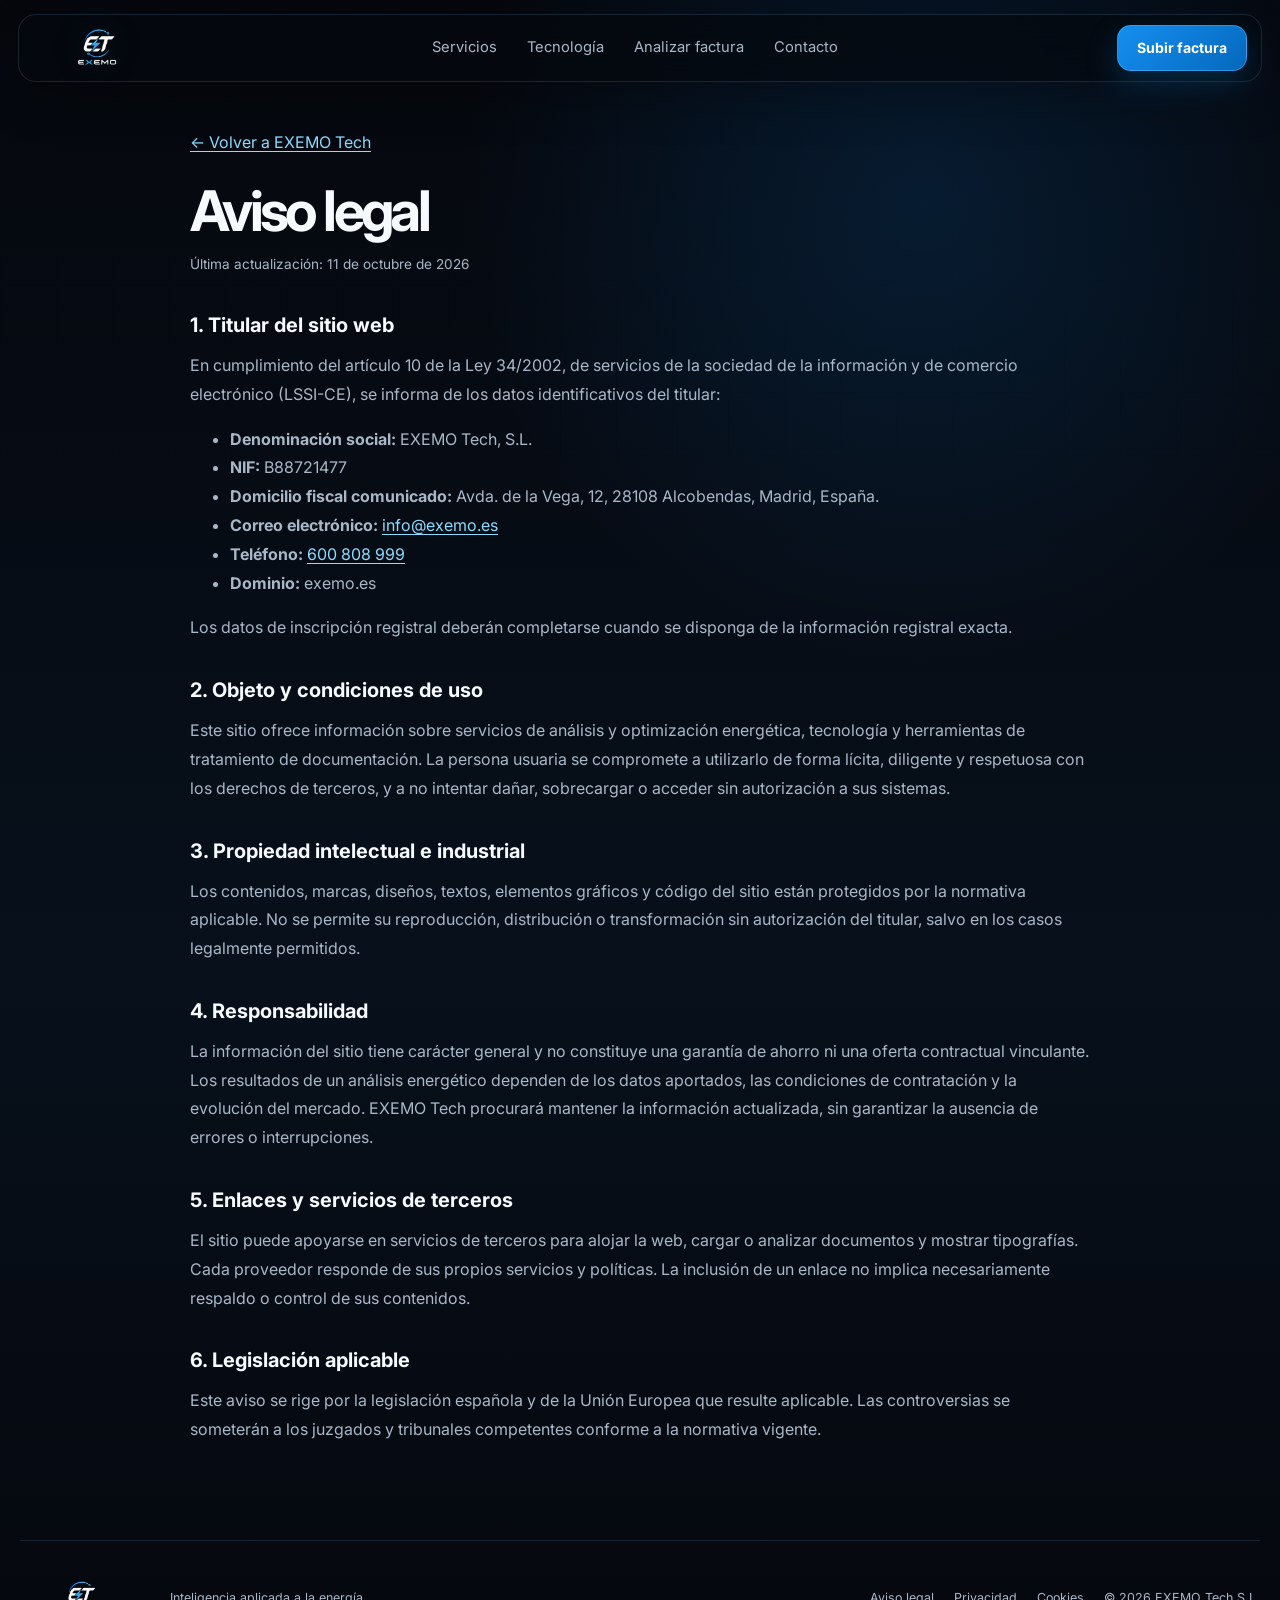
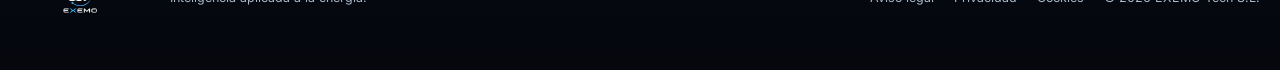
==== aviso-legal.html @ ab426ed6 "Incorporar páginas legales y enlaces de privacidad" ====
<!DOCTYPE html>
<html lang="es"><head><meta charset="UTF-8"><meta name="viewport" content="width=device-width, initial-scale=1.0"><title>Aviso legal | EXEMO Tech</title><meta name="description" content="Aviso legal e información del titular del sitio web EXEMO Tech."><meta name="theme-color" content="#05070d"><link rel="icon" href="assets/favicon.png" type="image/png"><link rel="preconnect" href="https://fonts.googleapis.com"><link rel="preconnect" href="https://fonts.gstatic.com" crossorigin><link href="https://fonts.googleapis.com/css2?family=Inter:wght@400;500;600;700;800&display=swap" rel="stylesheet"><link rel="stylesheet" href="css/style.css?v=9"><link rel="stylesheet" href="legal.css"></head><body><div class="background-grid" aria-hidden="true"></div><header class="site-header"><a class="brand" href="index.html" aria-label="EXEMO Tech, inicio"><img src="assets/logo-dark-transparent.png" alt="EXEMO Tech"></a><nav class="main-nav" aria-label="Navegación principal"><a href="index.html#servicios">Servicios</a><a href="index.html#tecnologia">Tecnología</a><a href="index.html#factura">Analizar factura</a><a href="index.html#contacto">Contacto</a></nav><a class="button button-small header-cta" href="index.html#factura">Subir factura</a></header><main class="legal-main"><a class="legal-back" href="index.html">← Volver a EXEMO Tech</a><h1>Aviso legal</h1><p class="legal-updated">Última actualización: 11 de octubre de 2026</p><h2>1. Titular del sitio web</h2><p>En cumplimiento del artículo 10 de la Ley 34/2002, de servicios de la sociedad de la información y de comercio electrónico (LSSI-CE), se informa de los datos identificativos del titular:</p><ul><li><strong>Denominación social:</strong> EXEMO Tech, S.L.</li><li><strong>NIF:</strong> B88721477</li><li><strong>Domicilio fiscal comunicado:</strong> Avda. de la Vega, 12, 28108 Alcobendas, Madrid, España.</li><li><strong>Correo electrónico:</strong> <a href="mailto:info@exemo.es">info@exemo.es</a></li><li><strong>Teléfono:</strong> <a href="tel:+34600808999">600 808 999</a></li><li><strong>Dominio:</strong> exemo.es</li></ul><p>Los datos de inscripción registral deberán completarse cuando se disponga de la información registral exacta.</p><h2>2. Objeto y condiciones de uso</h2><p>Este sitio ofrece información sobre servicios de análisis y optimización energética, tecnología y herramientas de tratamiento de documentación. La persona usuaria se compromete a utilizarlo de forma lícita, diligente y respetuosa con los derechos de terceros, y a no intentar dañar, sobrecargar o acceder sin autorización a sus sistemas.</p><h2>3. Propiedad intelectual e industrial</h2><p>Los contenidos, marcas, diseños, textos, elementos gráficos y código del sitio están protegidos por la normativa aplicable. No se permite su reproducción, distribución o transformación sin autorización del titular, salvo en los casos legalmente permitidos.</p><h2>4. Responsabilidad</h2><p>La información del sitio tiene carácter general y no constituye una garantía de ahorro ni una oferta contractual vinculante. Los resultados de un análisis energético dependen de los datos aportados, las condiciones de contratación y la evolución del mercado. EXEMO Tech procurará mantener la información actualizada, sin garantizar la ausencia de errores o interrupciones.</p><h2>5. Enlaces y servicios de terceros</h2><p>El sitio puede apoyarse en servicios de terceros para alojar la web, cargar o analizar documentos y mostrar tipografías. Cada proveedor responde de sus propios servicios y políticas. La inclusión de un enlace no implica necesariamente respaldo o control de sus contenidos.</p><h2>6. Legislación aplicable</h2><p>Este aviso se rige por la legislación española y de la Unión Europea que resulte aplicable. Las controversias se someterán a los juzgados y tribunales competentes conforme a la normativa vigente.</p></main><footer class="site-footer"><img src="assets/logo-dark-transparent.png" alt="EXEMO Tech"><p>Inteligencia aplicada a la energía.</p><div><a href="aviso-legal.html">Aviso legal</a><a href="privacidad.html">Privacidad</a><a href="cookies.html">Cookies</a><span>© <span id="current-year"></span> EXEMO Tech S.L.</span></div></footer><script>document.getElementById('current-year').textContent=new Date().getFullYear();</script></body></html>
---- css/style.css ----
/* EXEMO Tech — versión inicial */
:root {
  --background: #05070d;
  --background-soft: #09111d;
  --surface: rgba(13, 24, 39, 0.78);
  --surface-solid: #0d1827;
  --primary: #158ff0;
  --primary-light: #66c7ff;
  --primary-deep: #0568bc;
  --text: #f7fbff;
  --text-secondary: #a9b8c8;
  --border: rgba(143, 201, 255, 0.15);
  --max-width: 1180px;
  --radius: 22px;
  --shadow: 0 30px 80px rgba(0, 0, 0, 0.38);
}

* {
  box-sizing: border-box;
}

html {
  scroll-behavior: smooth;
}

body {
  margin: 0;
  min-width: 320px;
  background:
    radial-gradient(circle at 72% 12%, rgba(12, 119, 209, 0.17), transparent 29rem),
    linear-gradient(180deg, #05070d 0%, #07101b 58%, #05070d 100%);
  color: var(--text);
  font-family: "Inter", system-ui, sans-serif;
  line-height: 1.6;
  overflow-x: hidden;
}

body.menu-open {
  overflow: hidden;
}

img {
  display: block;
  max-width: 100%;
}

a {
  color: inherit;
  text-decoration: none;
}

button,
a {
  -webkit-tap-highlight-color: transparent;
}

.sr-only {
  position: absolute;
  width: 1px;
  height: 1px;
  overflow: hidden;
  clip: rect(0, 0, 0, 0);
}

.background-grid {
  position: fixed;
  inset: 0;
  z-index: -1;
  opacity: 0.19;
  background-image:
    linear-gradient(rgba(120, 189, 255, 0.05) 1px, transparent 1px),
    linear-gradient(90deg, rgba(120, 189, 255, 0.05) 1px, transparent 1px);
  background-size: 56px 56px;
  mask-image: linear-gradient(to bottom, black, transparent 88%);
}

.site-header {
  position: fixed;
  top: 18px;
  left: 50%;
  z-index: 20;
  width: min(calc(100% - 36px), var(--max-width));
  transform: translateX(-50%);
  display: grid;
  grid-template-columns: auto 1fr auto;
  align-items: center;
  gap: 28px;
  min-height: 72px;
  padding: 10px 12px 10px 20px;
  border: 1px solid var(--border);
  border-radius: 18px;
  background: rgba(5, 9, 15, 0.72);
  box-shadow: 0 18px 45px rgba(0, 0, 0, 0.23);
  backdrop-filter: blur(18px);
}

.brand img {
  width: 145px;
  max-height: 48px;
  object-fit: contain;
}

.main-nav {
  display: flex;
  justify-content: center;
  gap: 30px;
  color: var(--text-secondary);
  font-size: 0.92rem;
}

.main-nav a {
  transition: color 180ms ease;
}

.main-nav a:hover {
  color: var(--text);
}

.menu-button {
  display: none;
  border: 0;
  background: transparent;
}

.button {
  display: inline-flex;
  align-items: center;
  justify-content: center;
  min-height: 52px;
  padding: 0 24px;
  border: 1px solid rgba(106, 201, 255, 0.38);
  border-radius: 14px;
  background: linear-gradient(135deg, var(--primary), var(--primary-deep));
  box-shadow: 0 12px 32px rgba(13, 136, 232, 0.24);
  color: white;
  font-weight: 700;
  transition: transform 180ms ease, box-shadow 180ms ease, border-color 180ms ease;
}

.button:hover {
  transform: translateY(-2px);
  border-color: rgba(133, 216, 255, 0.75);
  box-shadow: 0 18px 42px rgba(13, 136, 232, 0.34);
}

.button-small {
  min-height: 46px;
  padding-inline: 19px;
  font-size: 0.88rem;
}

.button-secondary {
  background: rgba(255, 255, 255, 0.035);
  box-shadow: none;
  color: var(--text);
}

.hero {
  position: relative;
  display: grid;
  grid-template-columns: 1.07fr 0.93fr;
  align-items: center;
  gap: 55px;
  width: min(calc(100% - 40px), var(--max-width));
  min-height: 100vh;
  margin: 0 auto;
  padding: 150px 0 90px;
}

.hero-copy {
  position: relative;
  z-index: 2;
}

.eyebrow {
  display: flex;
  align-items: center;
  gap: 10px;
  margin: 0 0 22px;
  color: var(--primary-light);
  font-size: 0.78rem;
  font-weight: 700;
  letter-spacing: 0.13em;
  text-transform: uppercase;
}

.eyebrow span {
  width: 26px;
  height: 1px;
  background: var(--primary-light);
  box-shadow: 0 0 14px var(--primary);
}

h1,
h2,
h3,
p {
  margin-top: 0;
}

h1 {
  max-width: 790px;
  margin-bottom: 27px;
  font-size: clamp(3.3rem, 7vw, 6.7rem);
  line-height: 0.96;
  letter-spacing: -0.065em;
}

h1 strong {
  display: block;
  background: linear-gradient(100deg, #ffffff 8%, #8ed5ff 48%, #168fe9 94%);
  -webkit-background-clip: text;
  background-clip: text;
  color: transparent;
  font-weight: 800;
}

.hero-description {
  max-width: 660px;
  color: var(--text-secondary);
  font-size: clamp(1.05rem, 1.7vw, 1.25rem);
}

.hero-actions {
  display: flex;
  flex-wrap: wrap;
  gap: 14px;
  margin-top: 35px;
}

.trust-strip {
  display: flex;
  flex-wrap: wrap;
  gap: 12px 24px;
  margin-top: 40px;
  color: #cbd8e5;
  font-size: 0.82rem;
}

.trust-strip span::before {
  content: "";
  display: inline-block;
  width: 6px;
  height: 6px;
  margin-right: 9px;
  border-radius: 50%;
  background: var(--primary-light);
  box-shadow: 0 0 12px var(--primary);
  vertical-align: middle;
}

.hero-visual {
  position: relative;
  display: grid;
  place-items: center;
  min-height: 580px;
}

.hero-glow {
  position: absolute;
  top: 15%;
  right: 2%;
  width: 520px;
  height: 520px;
  border-radius: 50%;
  background: rgba(15, 134, 225, 0.12);
  filter: blur(100px);
}

.orbital-card {
  position: relative;
  display: grid;
  place-items: center;
  width: min(410px, 80vw);
  aspect-ratio: 1;
  border: 1px solid rgba(122, 205, 255, 0.22);
  border-radius: 50%;
  background:
    radial-gradient(circle, rgba(28, 152, 238, 0.13), transparent 57%),
    rgba(7, 14, 24, 0.56);
  box-shadow:
    inset 0 0 70px rgba(26, 154, 241, 0.08),
    0 30px 90px rgba(0, 0, 0, 0.4);
}

.orbital-card img {
  position: relative;
  z-index: 2;
  width: 74%;
  filter: drop-shadow(0 0 35px rgba(48, 174, 255, 0.18));
}

.orbital-ring {
  position: absolute;
  border: 1px solid rgba(83, 184, 255, 0.22);
  border-radius: 50%;
}

.ring-one {
  width: 118%;
  height: 50%;
  transform: rotate(24deg);
}

.ring-two {
  width: 55%;
  height: 118%;
  transform: rotate(-24deg);
}

.data-card {
  position: absolute;
  z-index: 4;
  width: 210px;
  padding: 17px 18px;
  border: 1px solid var(--border);
  border-radius: 15px;
  background: rgba(9, 18, 30, 0.88);
  box-shadow: var(--shadow);
  backdrop-filter: blur(16px);
}

.data-card-top {
  top: 12%;
  right: -2%;
}

.data-card-bottom {
  bottom: 10%;
  left: -4%;
}

.data-label {
  display: block;
  color: var(--text-secondary);
  font-size: 0.72rem;
  text-transform: uppercase;
  letter-spacing: 0.1em;
}

.data-card strong {
  display: block;
  margin: 5px 0;
  font-size: 0.96rem;
}

.data-status {
  color: #aee4ff;
  font-size: 0.75rem;
}

.data-status i {
  display: inline-block;
  width: 7px;
  height: 7px;
  margin-right: 6px;
  border-radius: 50%;
  background: #50d69b;
  box-shadow: 0 0 9px #50d69b;
}

.mini-bars {
  display: flex;
  align-items: end;
  gap: 7px;
  height: 38px;
  margin-top: 9px;
}

.mini-bars span {
  width: 16px;
  height: var(--height);
  border-radius: 5px 5px 2px 2px;
  background: linear-gradient(to top, var(--primary-deep), var(--primary-light));
}

.section {
  width: min(calc(100% - 40px), var(--max-width));
  margin: 0 auto;
  padding: 110px 0;
}

.section-heading {
  max-width: 760px;
  margin-bottom: 50px;
}

.section-heading h2,
.technology-copy h2,
.contact-card h2 {
  margin-bottom: 20px;
  font-size: clamp(2.2rem, 5vw, 4.4rem);
  line-height: 1.05;
  letter-spacing: -0.045em;
}

.section-heading > p:last-child,
.technology-copy > p,
.contact-card > div > p:last-child {
  color: var(--text-secondary);
  font-size: 1.08rem;
}

.services-grid {
  display: grid;
  grid-template-columns: repeat(3, 1fr);
  gap: 18px;
}

.service-card,
.sector-card {
  position: relative;
  min-height: 330px;
  padding: 32px;
  border: 1px solid var(--border);
  border-radius: var(--radius);
  background: linear-gradient(145deg, rgba(15, 27, 44, 0.85), rgba(7, 13, 22, 0.68));
  overflow: hidden;
  transition: transform 220ms ease, border-color 220ms ease;
}

.service-card:hover,
.sector-card:hover {
  transform: translateY(-6px);
  border-color: rgba(100, 201, 255, 0.38);
}

.service-card-featured::before {
  content: "";
  position: absolute;
  inset: auto -40% -60% auto;
  width: 340px;
  height: 340px;
  border-radius: 50%;
  background: rgba(13, 141, 236, 0.2);
  filter: blur(55px);
}

.service-number {
  color: var(--primary-light);
  font-size: 0.75rem;
  font-weight: 700;
  letter-spacing: 0.13em;
}

.service-card h3,
.sector-card h3 {
  margin: 68px 0 14px;
  font-size: 1.7rem;
}

.service-card p,
.sector-card p {
  color: var(--text-secondary);
}

.service-card a {
  position: absolute;
  bottom: 30px;
  color: #d9f1ff;
  font-size: 0.88rem;
  font-weight: 600;
}

.service-card a span,
.text-link span {
  color: var(--primary-light);
}

.technology-panel {
  display: grid;
  grid-template-columns: 1fr 1fr;
  gap: 70px;
  align-items: center;
  padding: clamp(35px, 6vw, 75px);
  border: 1px solid var(--border);
  border-radius: 30px;
  background:
    radial-gradient(circle at 86% 22%, rgba(24, 145, 232, 0.14), transparent 25rem),
    linear-gradient(145deg, rgba(12, 24, 39, 0.9), rgba(6, 12, 20, 0.82));
  box-shadow: var(--shadow);
}

.feature-list {
  display: grid;
  gap: 16px;
  margin: 34px 0 0;
  padding: 0;
  list-style: none;
}

.feature-list li {
  display: flex;
  align-items: center;
  gap: 15px;
  padding-bottom: 15px;
  border-bottom: 1px solid rgba(133, 197, 255, 0.11);
  color: #d8e6f2;
}

.feature-list span {
  color: var(--primary-light);
  font-size: 0.74rem;
  font-weight: 700;
}

.technology-dashboard {
  padding: 25px;
  border: 1px solid rgba(120, 202, 255, 0.2);
  border-radius: 22px;
  background: rgba(3, 9, 16, 0.7);
  box-shadow: inset 0 0 40px rgba(21, 143, 240, 0.07);
}

.dashboard-header {
  display: flex;
  justify-content: space-between;
  align-items: center;
  color: #dff4ff;
  font-size: 0.85rem;
}

.dashboard-header i {
  width: 9px;
  height: 9px;
  border-radius: 50%;
  background: #52d4a0;
  box-shadow: 0 0 12px #52d4a0;
}

.dashboard-chart {
  position: relative;
  height: 250px;
  margin: 22px 0;
  border: 1px solid rgba(126, 198, 255, 0.1);
  border-radius: 17px;
  background:
    linear-gradient(rgba(105, 185, 255, 0.06) 1px, transparent 1px),
    linear-gradient(90deg, rgba(105, 185, 255, 0.06) 1px, transparent 1px);
  background-size: 42px 42px;
  overflow: hidden;
}

.chart-line {
  position: absolute;
  left: 10%;
  bottom: 22%;
  width: 82%;
  height: 48%;
  border-top: 3px solid var(--primary-light);
  border-radius: 50%;
  transform: skewY(-13deg);
  filter: drop-shadow(0 0 10px rgba(78, 192, 255, 0.7));
}

.chart-point {
  position: absolute;
  width: 10px;
  height: 10px;
  border: 2px solid #d9f4ff;
  border-radius: 50%;
  background: var(--primary);
  box-shadow: 0 0 13px var(--primary);
}

.point-one { left: 24%; bottom: 34%; }
.point-two { left: 53%; bottom: 48%; }
.point-three { right: 17%; top: 29%; }

.dashboard-metrics {
  display: grid;
  grid-template-columns: repeat(3, 1fr);
  gap: 12px;
}

.dashboard-metrics div {
  padding: 15px;
  border: 1px solid rgba(120, 202, 255, 0.1);
  border-radius: 13px;
  background: rgba(255, 255, 255, 0.025);
}

.dashboard-metrics small {
  display: block;
  color: var(--text-secondary);
}

.dashboard-metrics strong {
  font-size: 0.82rem;
}

.sectors-grid {
  display: grid;
  grid-template-columns: repeat(4, 1fr);
  gap: 16px;
}

.sector-card {
  min-height: 250px;
}

.sector-card > span {
  color: var(--primary-light);
  font-size: 0.72rem;
}

.sector-card h3 {
  margin-top: 65px;
}

.contact-section {
  padding-bottom: 60px;
}

.contact-card {
  display: grid;
  grid-template-columns: 1.35fr 0.65fr;
  gap: 60px;
  align-items: end;
  padding: clamp(40px, 7vw, 80px);
  border: 1px solid rgba(124, 205, 255, 0.24);
  border-radius: 30px;
  background:
    radial-gradient(circle at 90% 50%, rgba(14, 141, 234, 0.25), transparent 24rem),
    #0a1421;
}

.contact-actions {
  display: flex;
  flex-direction: column;
  align-items: flex-start;
  gap: 22px;
}

.text-link {
  color: #dff5ff;
  font-weight: 600;
}

.site-footer {
  display: grid;
  grid-template-columns: auto 1fr auto;
  gap: 30px;
  align-items: center;
  width: min(calc(100% - 40px), var(--max-width));
  margin: 0 auto;
  padding: 35px 0 50px;
  border-top: 1px solid var(--border);
  color: var(--text-secondary);
  font-size: 0.78rem;
}

.site-footer img {
  width: 120px;
  max-height: 44px;
  object-fit: contain;
}

.site-footer p {
  margin: 0;
}

.site-footer div {
  display: flex;
  gap: 20px;
  align-items: center;
}

.reveal {
  opacity: 0;
  transform: translateY(28px);
  transition: opacity 700ms ease, transform 700ms ease;
}

.reveal.visible {
  opacity: 1;
  transform: translateY(0);
}

@media (max-width: 980px) {
  .site-header {
    grid-template-columns: auto auto 1fr;
  }

  .menu-button {
    order: 3;
    justify-self: end;
    display: grid;
    gap: 5px;
    width: 42px;
    height: 42px;
    padding: 10px;
    border: 1px solid var(--border);
    border-radius: 11px;
  }

  .menu-button span:not(.sr-only) {
    display: block;
    height: 2px;
    border-radius: 2px;
    background: white;
  }

  .main-nav {
    position: fixed;
    top: 100px;
    left: 18px;
    right: 18px;
    display: none;
    flex-direction: column;
    align-items: center;
    gap: 0;
    padding: 14px;
    border: 1px solid var(--border);
    border-radius: 17px;
    background: rgba(5, 10, 17, 0.97);
    box-shadow: var(--shadow);
  }

  .main-nav.open {
    display: flex;
  }

  .main-nav a {
    width: 100%;
    padding: 15px;
    text-align: center;
  }

  .header-cta {
    justify-self: end;
  }

  .hero {
    grid-template-columns: 1fr;
    padding-top: 180px;
  }

  .hero-copy {
    text-align: center;
  }

  .eyebrow,
  .hero-actions,
  .trust-strip {
    justify-content: center;
  }

  .hero-description {
    margin-inline: auto;
  }

  .hero-visual {
    min-height: 520px;
  }

  .services-grid {
    grid-template-columns: 1fr;
  }

  .service-card {
    min-height: 280px;
  }

  .technology-panel {
    grid-template-columns: 1fr;
  }

  .sectors-grid {
    grid-template-columns: repeat(2, 1fr);
  }
}

@media (max-width: 680px) {
  .site-header {
    top: 10px;
    width: calc(100% - 20px);
    padding-left: 14px;
  }

  .brand img {
    width: 112px;
  }

  .header-cta {
    display: none;
  }

  .site-header {
    grid-template-columns: auto 1fr;
  }

  .menu-button {
    grid-column: 2;
  }

  .hero {
    width: min(calc(100% - 28px), var(--max-width));
    gap: 20px;
    padding-top: 145px;
  }

  h1 {
    font-size: clamp(3rem, 16vw, 4.8rem);
  }

  .hero-actions {
    flex-direction: column;
  }

  .button {
    width: 100%;
  }

  .hero-visual {
    min-height: 420px;
  }

  .orbital-card {
    width: 300px;
  }

  .data-card {
    width: 175px;
    padding: 13px;
  }

  .data-card-top {
    right: -4%;
  }

  .data-card-bottom {
    left: -4%;
  }

  .section {
    width: min(calc(100% - 28px), var(--max-width));
    padding: 75px 0;
  }

  .service-card,
  .sector-card {
    padding: 25px;
  }

  .technology-panel {
    gap: 45px;
    padding: 30px 20px;
  }

  .dashboard-metrics {
    grid-template-columns: 1fr;
  }

  .sectors-grid,
  .contact-card {
    grid-template-columns: 1fr;
  }

  .contact-card {
    gap: 35px;
    padding: 35px 24px;
  }

  .site-footer {
    grid-template-columns: 1fr;
    justify-items: center;
    text-align: center;
  }

  .site-footer div {
    flex-wrap: wrap;
    justify-content: center;
  }
}

@media (prefers-reduced-motion: reduce) {
  html {
    scroll-behavior: auto;
  }

  *,
  *::before,
  *::after {
    animation-duration: 0.01ms !important;
    transition-duration: 0.01ms !important;
  }
}


/* Refinamiento v2: logotipo transparente y hero más limpio */
.brand {
  display: flex;
  align-items: center;
}

.brand img {
  width: 182px;
  max-height: 56px;
  object-fit: contain;
  filter: drop-shadow(0 0 18px rgba(40, 166, 255, 0.14));
}

.orbital-card {
  overflow: visible;
}

.orbital-card .hero-symbol {
  width: 70%;
  max-height: 76%;
  object-fit: contain;
  filter:
    drop-shadow(0 0 24px rgba(38, 164, 255, 0.28))
    drop-shadow(0 0 65px rgba(38, 164, 255, 0.14));
  animation: exemoFloat 6s ease-in-out infinite;
}

.orbital-card::after {
  content: "";
  position: absolute;
  inset: 19%;
  border-radius: 50%;
  background: radial-gradient(circle, rgba(22, 145, 240, 0.18), transparent 68%);
  filter: blur(20px);
  z-index: 0;
}

@keyframes exemoFloat {
  0%, 100% { transform: translateY(0) scale(1); }
  50% { transform: translateY(-10px) scale(1.015); }
}

.site-header.scrolled {
  background: rgba(5, 9, 15, 0.9);
  border-color: rgba(104, 198, 255, 0.25);
}

@media (max-width: 680px) {
  .brand img {
    width: 138px;
  }
}


/* Versión 3: prueba social y formulario comercial */
.proof-strip {
  display: grid;
  grid-template-columns: repeat(4, 1fr);
  width: min(calc(100% - 40px), var(--max-width));
  margin: -38px auto 0;
  border: 1px solid var(--border);
  border-radius: 22px;
  background: rgba(7, 14, 24, 0.78);
  box-shadow: var(--shadow);
  backdrop-filter: blur(18px);
  overflow: hidden;
}

.proof-item {
  min-height: 155px;
  padding: 30px;
  border-right: 1px solid var(--border);
}

.proof-item:last-child {
  border-right: 0;
}

.proof-item strong {
  font-size: clamp(2rem, 4vw, 3.2rem);
  line-height: 1;
  letter-spacing: -0.05em;
  background: linear-gradient(110deg, #fff, var(--primary-light));
  -webkit-background-clip: text;
  background-clip: text;
  color: transparent;
}

.proof-item > span {
  color: var(--primary-light);
  font-size: 1.5rem;
  font-weight: 800;
}

.proof-item p {
  max-width: 190px;
  margin: 15px 0 0;
  color: var(--text-secondary);
  font-size: 0.82rem;
  line-height: 1.45;
}

.contact-layout {
  display: grid;
  grid-template-columns: 0.8fr 1.2fr;
  gap: 60px;
  align-items: start;
  padding: clamp(34px, 6vw, 75px);
  border: 1px solid rgba(124, 205, 255, 0.24);
  border-radius: 30px;
  background:
    radial-gradient(circle at 15% 18%, rgba(14, 141, 234, 0.16), transparent 24rem),
    #0a1421;
}

.contact-copy h2 {
  margin-bottom: 20px;
  font-size: clamp(2.4rem, 5vw, 4.7rem);
  line-height: 1.02;
  letter-spacing: -0.05em;
}

.contact-copy > p:last-of-type {
  color: var(--text-secondary);
}

.contact-details {
  display: grid;
  gap: 12px;
  margin-top: 35px;
}

.contact-details a {
  padding: 17px 18px;
  border: 1px solid var(--border);
  border-radius: 14px;
  background: rgba(255, 255, 255, 0.025);
}

.contact-details small {
  display: block;
  color: var(--text-secondary);
  font-size: 0.7rem;
  text-transform: uppercase;
  letter-spacing: 0.09em;
}

.contact-details strong {
  font-size: 0.95rem;
}

.contact-form {
  display: grid;
  gap: 18px;
  padding: 28px;
  border: 1px solid var(--border);
  border-radius: 22px;
  background: rgba(4, 10, 18, 0.72);
}

.form-row {
  display: grid;
  grid-template-columns: 1fr 1fr;
  gap: 16px;
}

.contact-form label {
  display: grid;
  gap: 8px;
  color: #d9e7f2;
  font-size: 0.79rem;
  font-weight: 600;
}

.contact-form input,
.contact-form select,
.contact-form textarea {
  width: 100%;
  border: 1px solid rgba(129, 198, 255, 0.17);
  border-radius: 12px;
  outline: none;
  background: rgba(255, 255, 255, 0.035);
  color: var(--text);
  font: inherit;
  font-weight: 400;
  transition: border-color 180ms ease, background 180ms ease, box-shadow 180ms ease;
}

.contact-form input,
.contact-form select {
  min-height: 49px;
  padding: 0 14px;
}

.contact-form textarea {
  min-height: 125px;
  padding: 13px 14px;
  resize: vertical;
}

.contact-form input:focus,
.contact-form select:focus,
.contact-form textarea:focus {
  border-color: rgba(87, 190, 255, 0.72);
  background: rgba(255, 255, 255, 0.055);
  box-shadow: 0 0 0 4px rgba(21, 143, 240, 0.1);
}

.contact-form option {
  background: #0a1421;
}

.consent {
  grid-template-columns: auto 1fr !important;
  align-items: start;
  gap: 10px !important;
  color: var(--text-secondary) !important;
  font-weight: 400 !important;
}

.consent input {
  width: 17px;
  min-height: 17px;
  margin-top: 2px;
  accent-color: var(--primary);
}

.contact-form .button {
  border: 0;
  cursor: pointer;
}

.form-status {
  min-height: 24px;
  margin: 0;
  color: var(--primary-light);
  font-size: 0.82rem;
}

@media (max-width: 980px) {
  .proof-strip {
    grid-template-columns: repeat(2, 1fr);
    margin-top: 0;
  }

  .proof-item:nth-child(2) {
    border-right: 0;
  }

  .proof-item:nth-child(-n+2) {
    border-bottom: 1px solid var(--border);
  }

  .contact-layout {
    grid-template-columns: 1fr;
  }
}

@media (max-width: 680px) {
  .proof-strip {
    width: calc(100% - 28px);
    grid-template-columns: 1fr;
  }

  .proof-item {
    min-height: 125px;
    border-right: 0;
    border-bottom: 1px solid var(--border);
  }

  .proof-item:last-child {
    border-bottom: 0;
  }

  .form-row {
    grid-template-columns: 1fr;
  }

  .contact-layout {
    padding: 30px 20px;
  }

  .contact-form {
    padding: 21px 16px;
  }
}


/* EXEMO Tech V8 — portada compacta, logo fijo y responsive */
:root { --max-width: 1380px; }

.site-header {
  top: 14px;
  min-height: 68px;
  padding: 8px 14px 8px 22px;
}
.brand img { width: 112px; max-height: 50px; }

.hero {
  grid-template-columns: minmax(420px, .92fr) minmax(520px, 1.08fr);
  gap: clamp(34px, 4vw, 68px);
  min-height: auto;
  padding: 122px 0 22px;
  align-items: start;
}
.hero-copy { padding-top: 28px; }
h1 {
  max-width: 650px;
  margin-bottom: 22px;
  font-size: clamp(3.2rem, 5.25vw, 5.65rem);
  line-height: .98;
}
.hero-description { max-width: 610px; font-size: clamp(1rem, 1.35vw, 1.16rem); }
.hero-actions { margin-top: 27px; }
.trust-strip { margin-top: 26px; gap: 10px 20px; }

.hero-visual {
  display: grid;
  grid-template-columns: 1fr 1fr;
  grid-template-rows: 310px auto;
  gap: 18px;
  min-height: 0;
  align-content: start;
  opacity: 1 !important;
  transform: none !important;
}
.orbital-card {
  grid-column: 1 / -1;
  width: min(340px, 72vw);
  border: 0;
  background: transparent;
  box-shadow: none;
}
.orbital-card img {
  width: 80%;
  max-height: 275px;
  object-fit: contain;
  animation: none !important;
  transform: none !important;
  opacity: 1 !important;
}
.orbital-ring { opacity: .55; }
.data-card {
  position: relative;
  inset: auto !important;
  width: 100%;
  min-height: 174px;
  padding: 20px 22px;
  border-radius: 18px;
  box-shadow: none;
}
.data-card-top { grid-column: 2; grid-row: 2; }
.data-card-bottom { grid-column: 1; grid-row: 2; }
.data-card strong { font-size: 1.04rem; }
.data-card-top::after {
  content: "";
  display: block;
  height: 58px;
  margin-top: 17px;
  border-bottom: 2px solid #39e6a3;
  border-radius: 50%;
  transform: skewY(-8deg);
  filter: drop-shadow(0 0 8px rgba(57,230,163,.45));
}
.data-status { display: none; }
.mini-bars { height: 62px; gap: 11px; margin-top: 18px; }
.mini-bars span { flex: 1; max-width: 28px; }

.proof-strip,
.benefits-strip {
  width: min(calc(100% - 40px), var(--max-width));
  margin: 0 auto;
  display: grid;
  grid-template-columns: repeat(4, minmax(0, 1fr));
  border: 1px solid var(--border);
  border-radius: 20px;
  background: rgba(8, 17, 29, .72);
  overflow: hidden;
}
.proof-strip { margin-top: 2px; }
.proof-item {
  min-width: 0;
  padding: 25px 28px;
  border-right: 1px solid var(--border);
}
.proof-item:last-child { border-right: 0; }
.proof-item strong { font-size: clamp(2rem, 3.2vw, 3.2rem); color: #72cfff; line-height: 1; }
.proof-item p { margin: 10px 0 0; color: var(--text-secondary); font-size: .82rem; }

.benefits-strip { margin-top: 18px; margin-bottom: 90px; }
.benefit-item {
  display: grid;
  grid-template-columns: 54px 1fr;
  gap: 16px;
  align-items: center;
  min-width: 0;
  padding: 22px 24px;
  border-right: 1px solid var(--border);
}
.benefit-item:last-child { border-right: 0; }
.benefit-icon {
  display: grid;
  place-items: center;
  width: 48px;
  height: 48px;
  color: var(--primary);
  font-size: 2rem;
  border: 1px solid rgba(21,143,240,.42);
  border-radius: 50%;
}
.benefit-item strong { display: block; font-size: .98rem; }
.benefit-item p { margin: 5px 0 0; color: var(--text-secondary); font-size: .75rem; line-height: 1.45; }

#servicios { padding-top: 120px; }

@media (max-width: 1180px) {
  .hero { grid-template-columns: .9fr 1.1fr; gap: 28px; }
  h1 { font-size: clamp(3rem, 6vw, 4.8rem); }
  .proof-strip, .benefits-strip { grid-template-columns: repeat(2, 1fr); }
  .proof-item:nth-child(2), .benefit-item:nth-child(2) { border-right: 0; }
  .proof-item:nth-child(-n+2), .benefit-item:nth-child(-n+2) { border-bottom: 1px solid var(--border); }
}

@media (max-width: 980px) {
  .hero {
    grid-template-columns: 1fr;
    padding-top: 142px;
  }
  .hero-copy { padding-top: 0; text-align: center; }
  .hero-visual { max-width: 760px; width: 100%; margin: 0 auto; }
  .orbital-card { width: min(300px, 70vw); }
  .benefits-strip { margin-bottom: 55px; }
  #servicios { padding-top: 85px; }
}

@media (max-width: 680px) {
  .site-header { width: calc(100% - 20px); top: 10px; }
  .brand img { width: 92px; }
  .header-cta { display: none; }
  .hero { width: calc(100% - 24px); padding-top: 124px; padding-bottom: 18px; }
  h1 { font-size: clamp(2.65rem, 14vw, 4rem); }
  .hero-visual { grid-template-columns: 1fr; grid-template-rows: 250px auto auto; gap: 12px; }
  .orbital-card { grid-column: 1; grid-row: 1; width: 250px; }
  .data-card-top { grid-column: 1; grid-row: 3; }
  .data-card-bottom { grid-column: 1; grid-row: 2; }
  .data-card { min-height: 150px; }
  .proof-strip, .benefits-strip {
    width: calc(100% - 24px);
    grid-template-columns: 1fr;
  }
  .proof-item, .benefit-item { border-right: 0; border-bottom: 1px solid var(--border); }
  .proof-item:last-child, .benefit-item:last-child { border-bottom: 0; }
  .benefits-strip { margin-bottom: 35px; }
  #servicios { padding-top: 70px; }
}

/* V9 — módulo de carga de facturas preparado para OCR */
.invoice-section {
  padding-top: 90px;
}

.invoice-layout {
  display: grid;
  grid-template-columns: minmax(0, .82fr) minmax(480px, 1.18fr);
  gap: clamp(35px, 6vw, 80px);
  align-items: center;
  padding: clamp(32px, 5vw, 70px);
  border: 1px solid rgba(124, 205, 255, 0.22);
  border-radius: 30px;
  background:
    radial-gradient(circle at 82% 18%, rgba(21, 143, 240, 0.18), transparent 25rem),
    linear-gradient(145deg, rgba(12, 24, 39, 0.92), rgba(5, 11, 19, 0.9));
  box-shadow: var(--shadow);
}

.invoice-copy h2 {
  margin-bottom: 20px;
  font-size: clamp(2.35rem, 4.5vw, 4.5rem);
  line-height: 1.04;
  letter-spacing: -0.05em;
}

.invoice-copy > p:last-of-type {
  color: var(--text-secondary);
  font-size: 1.04rem;
}

.invoice-features {
  display: grid;
  gap: 12px;
  margin-top: 32px;
}

.invoice-features div {
  display: grid;
  grid-template-columns: 135px 1fr;
  gap: 18px;
  padding: 13px 0;
  border-bottom: 1px solid var(--border);
}

.invoice-features strong {
  color: #eaf7ff;
  font-size: .82rem;
}

.invoice-features span {
  color: var(--text-secondary);
  font-size: .8rem;
}

.invoice-uploader {
  display: grid;
  gap: 16px;
  padding: clamp(20px, 3vw, 30px);
  border: 1px solid rgba(120, 202, 255, 0.18);
  border-radius: 24px;
  background: rgba(3, 9, 16, 0.72);
}

.drop-zone {
  display: grid;
  place-items: center;
  min-height: 310px;
  padding: 32px;
  border: 1.5px dashed rgba(102, 199, 255, 0.5);
  border-radius: 20px;
  background: rgba(21, 143, 240, 0.045);
  text-align: center;
  cursor: pointer;
  transition: border-color 180ms ease, background 180ms ease, transform 180ms ease;
}

.drop-zone:hover,
.drop-zone:focus-visible,
.drop-zone.drag-active {
  border-color: var(--primary-light);
  background: rgba(21, 143, 240, 0.1);
  outline: none;
  transform: translateY(-2px);
}

.upload-icon {
  display: grid;
  place-items: center;
  width: 66px;
  height: 66px;
  margin-bottom: 16px;
  border: 1px solid rgba(102, 199, 255, 0.45);
  border-radius: 18px;
  color: var(--primary-light);
  background: rgba(21, 143, 240, 0.09);
  font-size: 2.2rem;
  line-height: 1;
}

.drop-zone strong {
  font-size: 1.2rem;
}

.drop-zone > span:not(.upload-icon):not(.upload-button) {
  max-width: 380px;
  margin-top: 6px;
  color: var(--text-secondary);
  font-size: .84rem;
}

.upload-button {
  display: inline-flex;
  align-items: center;
  justify-content: center;
  min-height: 44px;
  margin-top: 20px;
  padding: 0 18px;
  border: 1px solid rgba(102, 199, 255, 0.32);
  border-radius: 12px;
  color: #eaf8ff;
  background: rgba(21, 143, 240, 0.12);
  font-size: .85rem;
  font-weight: 700;
}

.file-feedback {
  min-height: 20px;
  color: #ffb7b7;
  font-size: .8rem;
}

.invoice-preview {
  overflow: hidden;
  border: 1px solid var(--border);
  border-radius: 18px;
  background: rgba(255, 255, 255, 0.025);
}

.preview-header {
  display: flex;
  justify-content: space-between;
  gap: 20px;
  align-items: center;
  padding: 16px 18px;
  border-bottom: 1px solid var(--border);
}

.preview-header small,
.preview-header span {
  display: block;
  color: var(--text-secondary);
  font-size: .72rem;
}

.preview-header strong {
  display: block;
  max-width: 410px;
  overflow: hidden;
  text-overflow: ellipsis;
  white-space: nowrap;
  font-size: .88rem;
}

.remove-file {
  flex: 0 0 auto;
  display: grid;
  place-items: center;
  width: 36px;
  height: 36px;
  border: 1px solid var(--border);
  border-radius: 10px;
  color: #dcefff;
  background: rgba(255, 255, 255, 0.04);
  font-size: 1.35rem;
  cursor: pointer;
}

.preview-frame {
  display: grid;
  place-items: center;
  min-height: 260px;
  max-height: 430px;
  overflow: hidden;
  background: #07101a;
}

.preview-frame img {
  width: 100%;
  height: 100%;
  max-height: 430px;
  object-fit: contain;
}

.preview-frame iframe {
  width: 100%;
  height: 430px;
  border: 0;
  background: white;
}

.preview-frame .generic-preview {
  display: grid;
  place-items: center;
  gap: 8px;
  min-height: 260px;
  padding: 24px;
  color: var(--text-secondary);
  text-align: center;
}

.preview-frame .generic-preview strong {
  color: var(--text);
  font-size: 1.1rem;
}

.invoice-consent {
  margin-top: 2px;
}

.invoice-process {
  width: 100%;
  border: 0;
  cursor: pointer;
}

.invoice-process:disabled {
  opacity: .42;
  cursor: not-allowed;
  transform: none;
  box-shadow: none;
}

.ocr-status {
  min-height: 24px;
  margin: 0;
  color: var(--primary-light);
  font-size: .8rem;
}

@media (max-width: 980px) {
  .invoice-layout {
    grid-template-columns: 1fr;
  }

  .invoice-copy {
    text-align: center;
  }

  .invoice-copy .eyebrow {
    justify-content: center;
  }
}

@media (max-width: 680px) {
  .invoice-section {
    padding-top: 65px;
  }

  .invoice-layout {
    padding: 28px 16px;
    border-radius: 24px;
  }

  .invoice-uploader {
    padding: 14px;
  }

  .drop-zone {
    min-height: 270px;
    padding: 24px 16px;
  }

  .invoice-features div {
    grid-template-columns: 1fr;
    gap: 4px;
    text-align: left;
  }

  .preview-frame,
  .preview-frame .generic-preview {
    min-height: 220px;
  }

  .preview-frame iframe {
    height: 360px;
  }
}

/* V10 — resultado del análisis OCR */
.ocr-result-panel {
  margin-top: 1rem;
  padding: 1rem;
  border: 1px solid rgba(66, 176, 255, 0.28);
  border-radius: 16px;
  background: rgba(3, 14, 27, 0.72);
}

.ocr-result-heading {
  display: flex;
  justify-content: space-between;
  gap: 1rem;
  align-items: baseline;
  margin-bottom: .85rem;
}

.ocr-result-heading strong { color: #f4f8ff; }
.ocr-result-heading span { color: #91a6bc; font-size: .86rem; }

.ocr-result-grid {
  display: grid;
  grid-template-columns: repeat(2, minmax(0, 1fr));
  gap: .7rem;
  margin: 0;
}

.ocr-result-grid > div {
  padding: .72rem .8rem;
  border: 1px solid rgba(123, 180, 224, 0.16);
  border-radius: 12px;
  background: rgba(10, 27, 43, 0.65);
  min-width: 0;
}

.ocr-result-grid dt {
  color: #73c9ff;
  font-size: .72rem;
  font-weight: 700;
  letter-spacing: .06em;
  text-transform: uppercase;
}

.ocr-result-grid dd {
  margin: .25rem 0 0;
  color: #f4f8ff;
  overflow-wrap: anywhere;
}

@media (max-width: 640px) {
  .ocr-result-heading { align-items: flex-start; flex-direction: column; gap: .25rem; }
  .ocr-result-grid { grid-template-columns: 1fr; }
}
---- legal.css ----
/* Estilos compartidos para páginas legales EXEMO */
.legal-main{width:min(calc(100% - 40px),900px);margin:0 auto;padding:130px 0 80px;min-height:70vh}.legal-main h1{font-size:clamp(2rem,5vw,3.5rem);margin:0 0 14px;color:var(--text-primary)}.legal-main h2{font-size:1.25rem;margin:32px 0 10px;color:var(--text-primary)}.legal-main p,.legal-main li{color:var(--text-secondary);line-height:1.8}.legal-main a{color:#8bdcff;text-decoration:underline;text-underline-offset:3px}.legal-updated{font-size:.85rem;color:var(--text-secondary);margin-bottom:30px}.legal-back{display:inline-block;margin-bottom:28px}.legal-notice{border:1px solid var(--border);border-radius:12px;padding:16px;margin:22px 0;color:var(--text-secondary)}.site-footer div{flex-wrap:wrap}
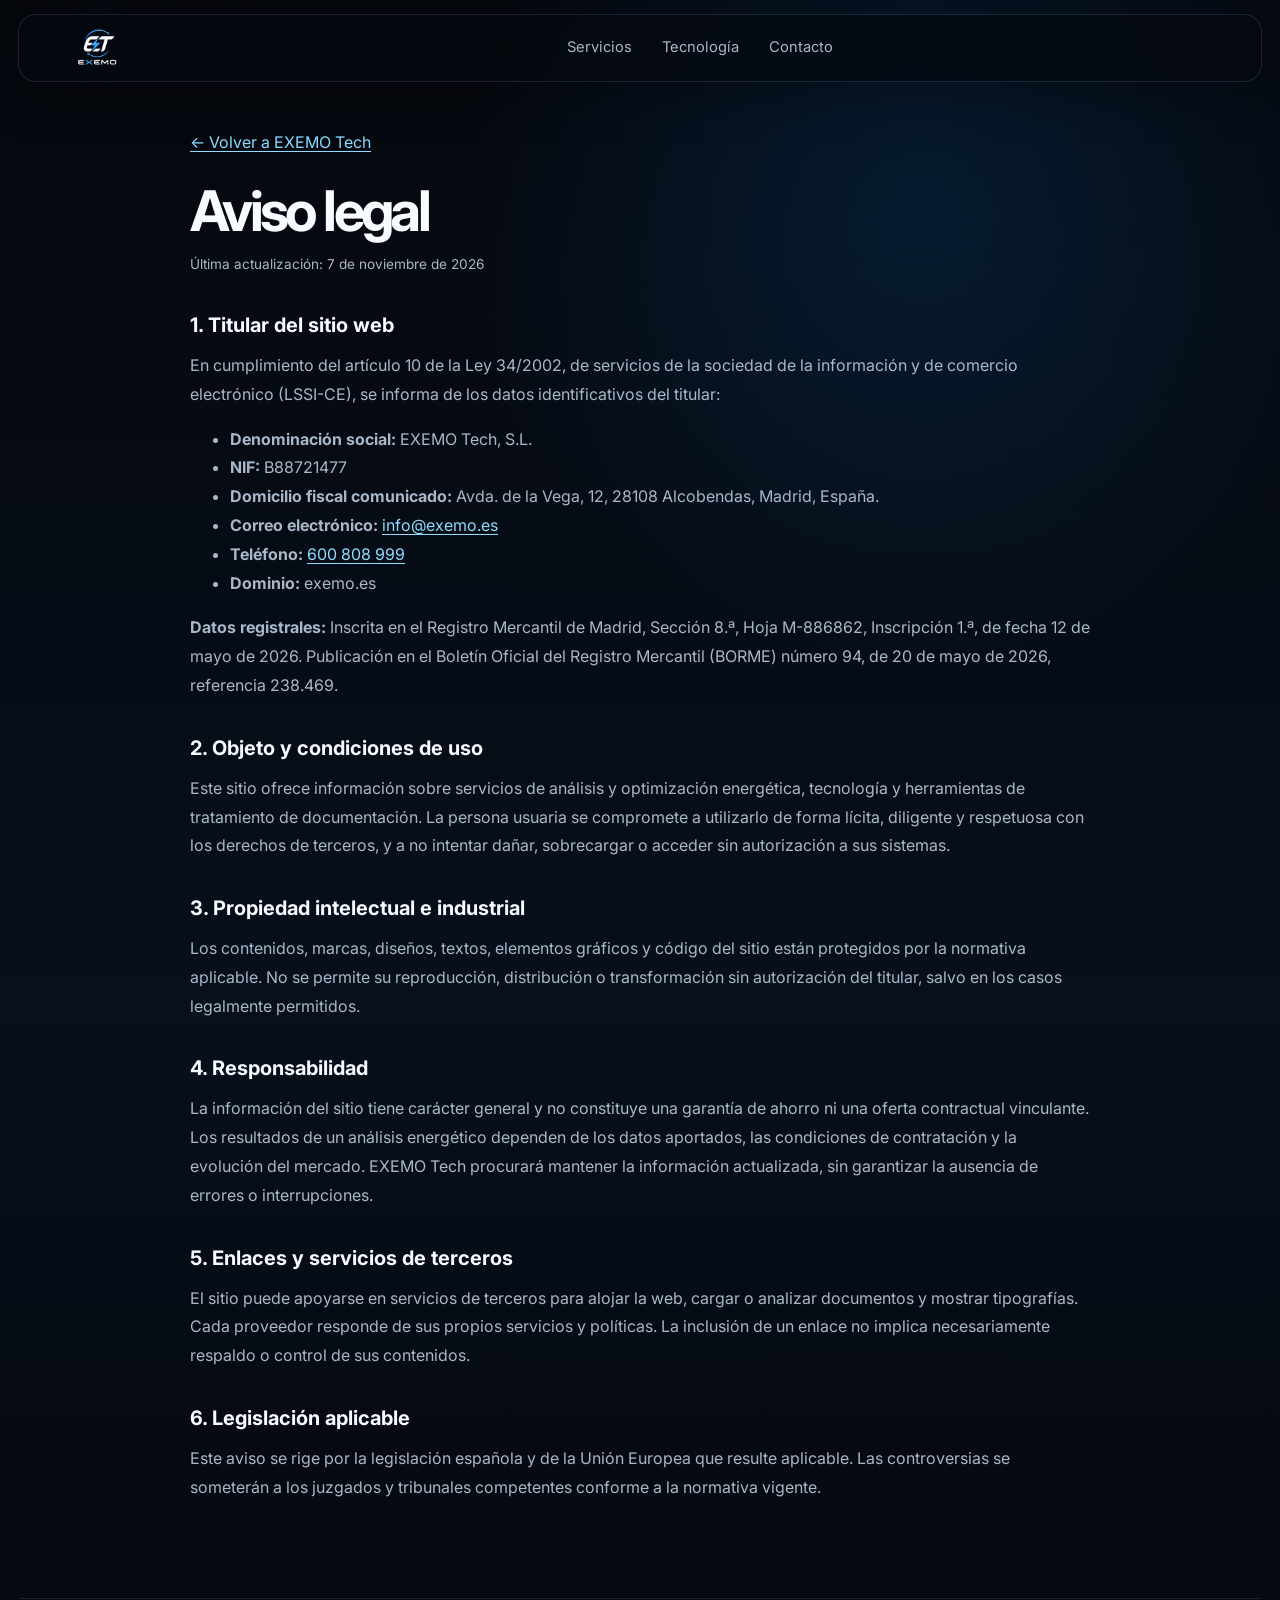
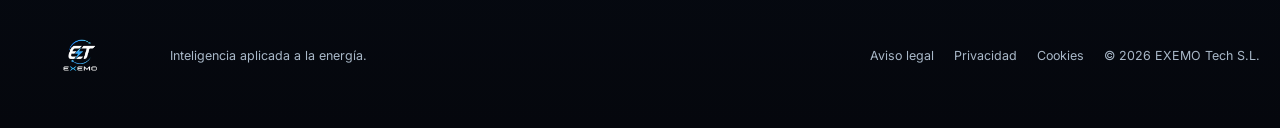
==== commit c937aa92: "Actualizar aviso legal y politica de privacidad" ====
--- a/aviso-legal.html
+++ b/aviso-legal.html
@@ -1,2 +1,2 @@
 <!DOCTYPE html>
-<html lang="es"><head><meta charset="UTF-8"><meta name="viewport" content="width=device-width, initial-scale=1.0"><title>Aviso legal | EXEMO Tech</title><meta name="description" content="Aviso legal e información del titular del sitio web EXEMO Tech."><meta name="theme-color" content="#05070d"><link rel="icon" href="assets/favicon.png" type="image/png"><link rel="preconnect" href="https://fonts.googleapis.com"><link rel="preconnect" href="https://fonts.gstatic.com" crossorigin><link href="https://fonts.googleapis.com/css2?family=Inter:wght@400;500;600;700;800&display=swap" rel="stylesheet"><link rel="stylesheet" href="css/style.css?v=9"><link rel="stylesheet" href="legal.css"></head><body><div class="background-grid" aria-hidden="true"></div><header class="site-header"><a class="brand" href="index.html" aria-label="EXEMO Tech, inicio"><img src="assets/logo-dark-transparent.png" alt="EXEMO Tech"></a><nav class="main-nav" aria-label="Navegación principal"><a href="index.html#servicios">Servicios</a><a href="index.html#tecnologia">Tecnología</a><a href="index.html#factura">Analizar factura</a><a href="index.html#contacto">Contacto</a></nav><a class="button button-small header-cta" href="index.html#factura">Subir factura</a></header><main class="legal-main"><a class="legal-back" href="index.html">← Volver a EXEMO Tech</a><h1>Aviso legal</h1><p class="legal-updated">Última actualización: 11 de octubre de 2026</p><h2>1. Titular del sitio web</h2><p>En cumplimiento del artículo 10 de la Ley 34/2002, de servicios de la sociedad de la información y de comercio electrónico (LSSI-CE), se informa de los datos identificativos del titular:</p><ul><li><strong>Denominación social:</strong> EXEMO Tech, S.L.</li><li><strong>NIF:</strong> B88721477</li><li><strong>Domicilio fiscal comunicado:</strong> Avda. de la Vega, 12, 28108 Alcobendas, Madrid, España.</li><li><strong>Correo electrónico:</strong> <a href="mailto:info@exemo.es">info@exemo.es</a></li><li><strong>Teléfono:</strong> <a href="tel:+34600808999">600 808 999</a></li><li><strong>Dominio:</strong> exemo.es</li></ul><p>Los datos de inscripción registral deberán completarse cuando se disponga de la información registral exacta.</p><h2>2. Objeto y condiciones de uso</h2><p>Este sitio ofrece información sobre servicios de análisis y optimización energética, tecnología y herramientas de tratamiento de documentación. La persona usuaria se compromete a utilizarlo de forma lícita, diligente y respetuosa con los derechos de terceros, y a no intentar dañar, sobrecargar o acceder sin autorización a sus sistemas.</p><h2>3. Propiedad intelectual e industrial</h2><p>Los contenidos, marcas, diseños, textos, elementos gráficos y código del sitio están protegidos por la normativa aplicable. No se permite su reproducción, distribución o transformación sin autorización del titular, salvo en los casos legalmente permitidos.</p><h2>4. Responsabilidad</h2><p>La información del sitio tiene carácter general y no constituye una garantía de ahorro ni una oferta contractual vinculante. Los resultados de un análisis energético dependen de los datos aportados, las condiciones de contratación y la evolución del mercado. EXEMO Tech procurará mantener la información actualizada, sin garantizar la ausencia de errores o interrupciones.</p><h2>5. Enlaces y servicios de terceros</h2><p>El sitio puede apoyarse en servicios de terceros para alojar la web, cargar o analizar documentos y mostrar tipografías. Cada proveedor responde de sus propios servicios y políticas. La inclusión de un enlace no implica necesariamente respaldo o control de sus contenidos.</p><h2>6. Legislación aplicable</h2><p>Este aviso se rige por la legislación española y de la Unión Europea que resulte aplicable. Las controversias se someterán a los juzgados y tribunales competentes conforme a la normativa vigente.</p></main><footer class="site-footer"><img src="assets/logo-dark-transparent.png" alt="EXEMO Tech"><p>Inteligencia aplicada a la energía.</p><div><a href="aviso-legal.html">Aviso legal</a><a href="privacidad.html">Privacidad</a><a href="cookies.html">Cookies</a><span>© <span id="current-year"></span> EXEMO Tech S.L.</span></div></footer><script>document.getElementById('current-year').textContent=new Date().getFullYear();</script></body></html>+<html lang="es"><head><meta charset="UTF-8"><meta name="viewport" content="width=device-width, initial-scale=1.0"><title>Aviso legal | EXEMO Tech</title><meta name="description" content="Aviso legal e información del titular del sitio web EXEMO Tech."><meta name="theme-color" content="#05070d"><link rel="icon" href="assets/favicon.png" type="image/png"><link rel="preconnect" href="https://fonts.googleapis.com"><link rel="preconnect" href="https://fonts.gstatic.com" crossorigin><link href="https://fonts.googleapis.com/css2?family=Inter:wght@400;500;600;700;800&display=swap" rel="stylesheet"><link rel="stylesheet" href="css/style.css?v=9"><link rel="stylesheet" href="legal.css"></head><body><div class="background-grid" aria-hidden="true"></div><header class="site-header"><a class="brand" href="index.html" aria-label="EXEMO Tech, inicio"><img src="assets/logo-dark-transparent.png" alt="EXEMO Tech"></a><nav class="main-nav" aria-label="Navegación principal"><a href="index.html#servicios">Servicios</a><a href="index.html#tecnologia">Tecnología</a><a href="index.html#contacto">Contacto</a></nav></header><main class="legal-main"><a class="legal-back" href="index.html">← Volver a EXEMO Tech</a><h1>Aviso legal</h1><p class="legal-updated">Última actualización: 7 de noviembre de 2026</p><h2>1. Titular del sitio web</h2><p>En cumplimiento del artículo 10 de la Ley 34/2002, de servicios de la sociedad de la información y de comercio electrónico (LSSI-CE), se informa de los datos identificativos del titular:</p><ul><li><strong>Denominación social:</strong> EXEMO Tech, S.L.</li><li><strong>NIF:</strong> B88721477</li><li><strong>Domicilio fiscal comunicado:</strong> Avda. de la Vega, 12, 28108 Alcobendas, Madrid, España.</li><li><strong>Correo electrónico:</strong> <a href="mailto:info@exemo.es">info@exemo.es</a></li><li><strong>Teléfono:</strong> <a href="tel:+34600808999">600 808 999</a></li><li><strong>Dominio:</strong> exemo.es</li></ul><p><strong>Datos registrales:</strong> Inscrita en el Registro Mercantil de Madrid, Sección 8.ª, Hoja M-886862, Inscripción 1.ª, de fecha 12 de mayo de 2026. Publicación en el Boletín Oficial del Registro Mercantil (BORME) número 94, de 20 de mayo de 2026, referencia 238.469.</p><h2>2. Objeto y condiciones de uso</h2><p>Este sitio ofrece información sobre servicios de análisis y optimización energética, tecnología y herramientas de tratamiento de documentación. La persona usuaria se compromete a utilizarlo de forma lícita, diligente y respetuosa con los derechos de terceros, y a no intentar dañar, sobrecargar o acceder sin autorización a sus sistemas.</p><h2>3. Propiedad intelectual e industrial</h2><p>Los contenidos, marcas, diseños, textos, elementos gráficos y código del sitio están protegidos por la normativa aplicable. No se permite su reproducción, distribución o transformación sin autorización del titular, salvo en los casos legalmente permitidos.</p><h2>4. Responsabilidad</h2><p>La información del sitio tiene carácter general y no constituye una garantía de ahorro ni una oferta contractual vinculante. Los resultados de un análisis energético dependen de los datos aportados, las condiciones de contratación y la evolución del mercado. EXEMO Tech procurará mantener la información actualizada, sin garantizar la ausencia de errores o interrupciones.</p><h2>5. Enlaces y servicios de terceros</h2><p>El sitio puede apoyarse en servicios de terceros para alojar la web, cargar o analizar documentos y mostrar tipografías. Cada proveedor responde de sus propios servicios y políticas. La inclusión de un enlace no implica necesariamente respaldo o control de sus contenidos.</p><h2>6. Legislación aplicable</h2><p>Este aviso se rige por la legislación española y de la Unión Europea que resulte aplicable. Las controversias se someterán a los juzgados y tribunales competentes conforme a la normativa vigente.</p></main><footer class="site-footer"><img src="assets/logo-dark-transparent.png" alt="EXEMO Tech"><p>Inteligencia aplicada a la energía.</p><div><a href="aviso-legal.html">Aviso legal</a><a href="privacidad.html">Privacidad</a><a href="cookies.html">Cookies</a><span>© <span id="current-year"></span> EXEMO Tech S.L.</span></div></footer><script>document.getElementById('current-year').textContent=new Date().getFullYear();</script></body></html>
